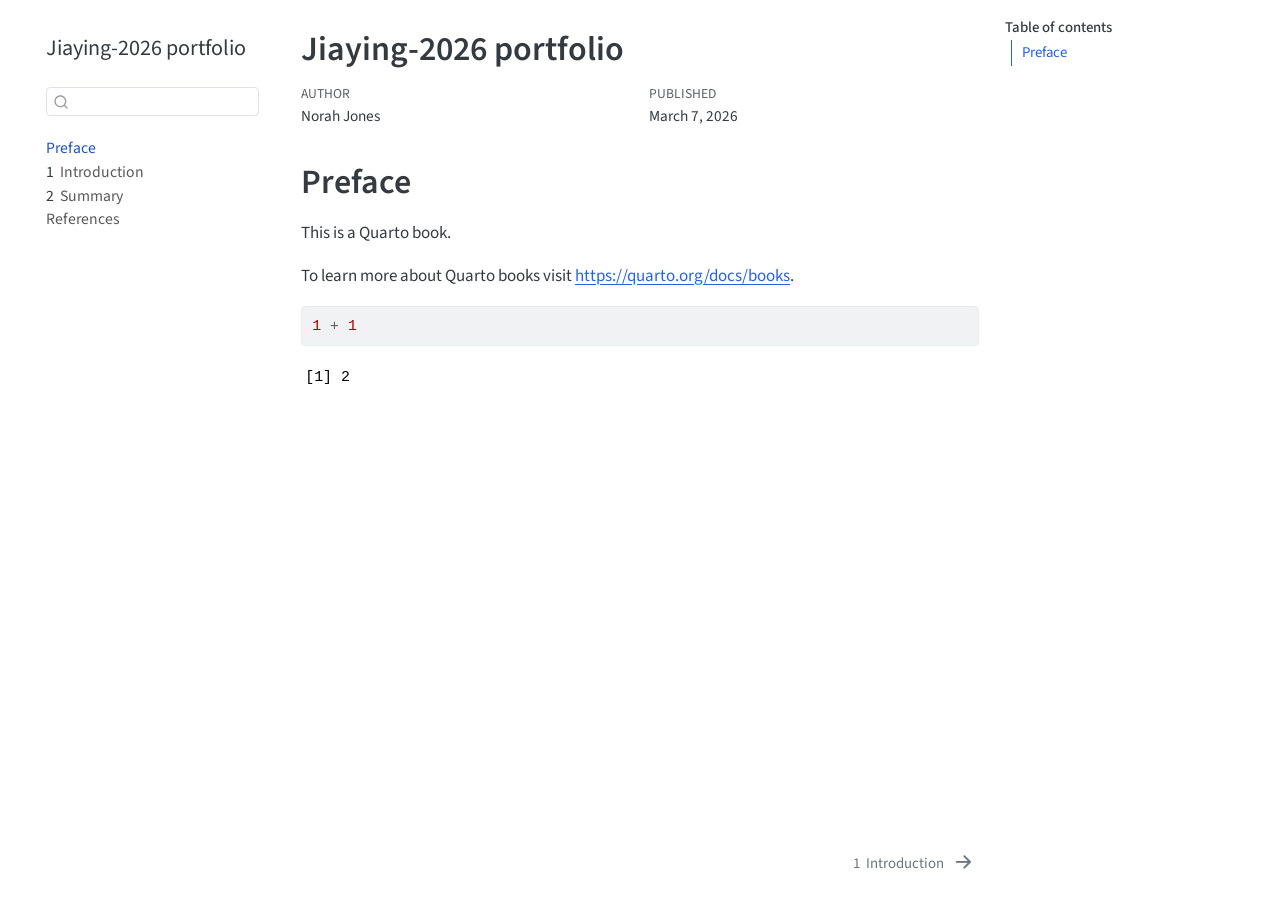
==== docs/index.html @ ca121f52 "doc deploy" ====
<!DOCTYPE html>
<html xmlns="http://www.w3.org/1999/xhtml" lang="en" xml:lang="en"><head>

<meta charset="utf-8">
<meta name="generator" content="quarto-1.4.553">

<meta name="viewport" content="width=device-width, initial-scale=1.0, user-scalable=yes">

<meta name="author" content="Norah Jones">
<meta name="dcterms.date" content="2026-03-07">

<title>Jiaying-2026 portfolio</title>
<style>
code{white-space: pre-wrap;}
span.smallcaps{font-variant: small-caps;}
div.columns{display: flex; gap: min(4vw, 1.5em);}
div.column{flex: auto; overflow-x: auto;}
div.hanging-indent{margin-left: 1.5em; text-indent: -1.5em;}
ul.task-list{list-style: none;}
ul.task-list li input[type="checkbox"] {
  width: 0.8em;
  margin: 0 0.8em 0.2em -1em; /* quarto-specific, see https://github.com/quarto-dev/quarto-cli/issues/4556 */ 
  vertical-align: middle;
}
/* CSS for syntax highlighting */
pre > code.sourceCode { white-space: pre; position: relative; }
pre > code.sourceCode > span { line-height: 1.25; }
pre > code.sourceCode > span:empty { height: 1.2em; }
.sourceCode { overflow: visible; }
code.sourceCode > span { color: inherit; text-decoration: inherit; }
div.sourceCode { margin: 1em 0; }
pre.sourceCode { margin: 0; }
@media screen {
div.sourceCode { overflow: auto; }
}
@media print {
pre > code.sourceCode { white-space: pre-wrap; }
pre > code.sourceCode > span { text-indent: -5em; padding-left: 5em; }
}
pre.numberSource code
  { counter-reset: source-line 0; }
pre.numberSource code > span
  { position: relative; left: -4em; counter-increment: source-line; }
pre.numberSource code > span > a:first-child::before
  { content: counter(source-line);
    position: relative; left: -1em; text-align: right; vertical-align: baseline;
    border: none; display: inline-block;
    -webkit-touch-callout: none; -webkit-user-select: none;
    -khtml-user-select: none; -moz-user-select: none;
    -ms-user-select: none; user-select: none;
    padding: 0 4px; width: 4em;
  }
pre.numberSource { margin-left: 3em;  padding-left: 4px; }
div.sourceCode
  {   }
@media screen {
pre > code.sourceCode > span > a:first-child::before { text-decoration: underline; }
}
</style>


<script src="site_libs/quarto-nav/quarto-nav.js"></script>
<script src="site_libs/quarto-nav/headroom.min.js"></script>
<script src="site_libs/clipboard/clipboard.min.js"></script>
<script src="site_libs/quarto-search/autocomplete.umd.js"></script>
<script src="site_libs/quarto-search/fuse.min.js"></script>
<script src="site_libs/quarto-search/quarto-search.js"></script>
<meta name="quarto:offset" content="./">
<link href="./intro.html" rel="next">
<script src="site_libs/quarto-html/quarto.js"></script>
<script src="site_libs/quarto-html/popper.min.js"></script>
<script src="site_libs/quarto-html/tippy.umd.min.js"></script>
<script src="site_libs/quarto-html/anchor.min.js"></script>
<link href="site_libs/quarto-html/tippy.css" rel="stylesheet">
<link href="site_libs/quarto-html/quarto-syntax-highlighting.css" rel="stylesheet" id="quarto-text-highlighting-styles">
<script src="site_libs/bootstrap/bootstrap.min.js"></script>
<link href="site_libs/bootstrap/bootstrap-icons.css" rel="stylesheet">
<link href="site_libs/bootstrap/bootstrap.min.css" rel="stylesheet" id="quarto-bootstrap" data-mode="light">
<script id="quarto-search-options" type="application/json">{
  "location": "sidebar",
  "copy-button": false,
  "collapse-after": 3,
  "panel-placement": "start",
  "type": "textbox",
  "limit": 50,
  "keyboard-shortcut": [
    "f",
    "/",
    "s"
  ],
  "show-item-context": false,
  "language": {
    "search-no-results-text": "No results",
    "search-matching-documents-text": "matching documents",
    "search-copy-link-title": "Copy link to search",
    "search-hide-matches-text": "Hide additional matches",
    "search-more-match-text": "more match in this document",
    "search-more-matches-text": "more matches in this document",
    "search-clear-button-title": "Clear",
    "search-text-placeholder": "",
    "search-detached-cancel-button-title": "Cancel",
    "search-submit-button-title": "Submit",
    "search-label": "Search"
  }
}</script>


</head>

<body class="nav-sidebar floating">

<div id="quarto-search-results"></div>
  <header id="quarto-header" class="headroom fixed-top">
  <nav class="quarto-secondary-nav">
    <div class="container-fluid d-flex">
      <button type="button" class="quarto-btn-toggle btn" data-bs-toggle="collapse" data-bs-target=".quarto-sidebar-collapse-item" aria-controls="quarto-sidebar" aria-expanded="false" aria-label="Toggle sidebar navigation" onclick="if (window.quartoToggleHeadroom) { window.quartoToggleHeadroom(); }">
        <i class="bi bi-layout-text-sidebar-reverse"></i>
      </button>
        <nav class="quarto-page-breadcrumbs" aria-label="breadcrumb"><ol class="breadcrumb"><li class="breadcrumb-item"><a href="./index.html">Preface</a></li></ol></nav>
        <a class="flex-grow-1" role="button" data-bs-toggle="collapse" data-bs-target=".quarto-sidebar-collapse-item" aria-controls="quarto-sidebar" aria-expanded="false" aria-label="Toggle sidebar navigation" onclick="if (window.quartoToggleHeadroom) { window.quartoToggleHeadroom(); }">      
        </a>
      <button type="button" class="btn quarto-search-button" aria-label="" onclick="window.quartoOpenSearch();">
        <i class="bi bi-search"></i>
      </button>
    </div>
  </nav>
</header>
<!-- content -->
<div id="quarto-content" class="quarto-container page-columns page-rows-contents page-layout-article">
<!-- sidebar -->
  <nav id="quarto-sidebar" class="sidebar collapse collapse-horizontal quarto-sidebar-collapse-item sidebar-navigation floating overflow-auto">
    <div class="pt-lg-2 mt-2 text-left sidebar-header">
    <div class="sidebar-title mb-0 py-0">
      <a href="./">Jiaying-2026 portfolio</a> 
    </div>
      </div>
        <div class="mt-2 flex-shrink-0 align-items-center">
        <div class="sidebar-search">
        <div id="quarto-search" class="" title="Search"></div>
        </div>
        </div>
    <div class="sidebar-menu-container"> 
    <ul class="list-unstyled mt-1">
        <li class="sidebar-item">
  <div class="sidebar-item-container"> 
  <a href="./index.html" class="sidebar-item-text sidebar-link active">
 <span class="menu-text">Preface</span></a>
  </div>
</li>
        <li class="sidebar-item">
  <div class="sidebar-item-container"> 
  <a href="./intro.html" class="sidebar-item-text sidebar-link">
 <span class="menu-text"><span class="chapter-number">1</span>&nbsp; <span class="chapter-title">Introduction</span></span></a>
  </div>
</li>
        <li class="sidebar-item">
  <div class="sidebar-item-container"> 
  <a href="./summary.html" class="sidebar-item-text sidebar-link">
 <span class="menu-text"><span class="chapter-number">2</span>&nbsp; <span class="chapter-title">Summary</span></span></a>
  </div>
</li>
        <li class="sidebar-item">
  <div class="sidebar-item-container"> 
  <a href="./references.html" class="sidebar-item-text sidebar-link">
 <span class="menu-text">References</span></a>
  </div>
</li>
    </ul>
    </div>
</nav>
<div id="quarto-sidebar-glass" class="quarto-sidebar-collapse-item" data-bs-toggle="collapse" data-bs-target=".quarto-sidebar-collapse-item"></div>
<!-- margin-sidebar -->
    <div id="quarto-margin-sidebar" class="sidebar margin-sidebar">
        <nav id="TOC" role="doc-toc" class="toc-active">
    <h2 id="toc-title">Table of contents</h2>
   
  <ul>
  <li><a href="#preface" id="toc-preface" class="nav-link active" data-scroll-target="#preface">Preface</a></li>
  </ul>
</nav>
    </div>
<!-- main -->
<main class="content" id="quarto-document-content">

<header id="title-block-header" class="quarto-title-block default">
<div class="quarto-title">
<h1 class="title">Jiaying-2026 portfolio</h1>
</div>



<div class="quarto-title-meta">

    <div>
    <div class="quarto-title-meta-heading">Author</div>
    <div class="quarto-title-meta-contents">
             <p>Norah Jones </p>
          </div>
  </div>
    
    <div>
    <div class="quarto-title-meta-heading">Published</div>
    <div class="quarto-title-meta-contents">
      <p class="date">March 7, 2026</p>
    </div>
  </div>
  
    
  </div>
  


</header>


<section id="preface" class="level1 unnumbered">
<h1 class="unnumbered">Preface</h1>
<p>This is a Quarto book.</p>
<p>To learn more about Quarto books visit <a href="https://quarto.org/docs/books" class="uri">https://quarto.org/docs/books</a>.</p>
<div class="cell">
<div class="sourceCode cell-code" id="cb1"><pre class="sourceCode r code-with-copy"><code class="sourceCode r"><span id="cb1-1"><a href="#cb1-1" aria-hidden="true" tabindex="-1"></a><span class="dv">1</span> <span class="sc">+</span> <span class="dv">1</span></span></code><button title="Copy to Clipboard" class="code-copy-button"><i class="bi"></i></button></pre></div>
<div class="cell-output cell-output-stdout">
<pre><code>[1] 2</code></pre>
</div>
</div>


</section>

</main> <!-- /main -->
<script id="quarto-html-after-body" type="application/javascript">
window.document.addEventListener("DOMContentLoaded", function (event) {
  const toggleBodyColorMode = (bsSheetEl) => {
    const mode = bsSheetEl.getAttribute("data-mode");
    const bodyEl = window.document.querySelector("body");
    if (mode === "dark") {
      bodyEl.classList.add("quarto-dark");
      bodyEl.classList.remove("quarto-light");
    } else {
      bodyEl.classList.add("quarto-light");
      bodyEl.classList.remove("quarto-dark");
    }
  }
  const toggleBodyColorPrimary = () => {
    const bsSheetEl = window.document.querySelector("link#quarto-bootstrap");
    if (bsSheetEl) {
      toggleBodyColorMode(bsSheetEl);
    }
  }
  toggleBodyColorPrimary();  
  const icon = "";
  const anchorJS = new window.AnchorJS();
  anchorJS.options = {
    placement: 'right',
    icon: icon
  };
  anchorJS.add('.anchored');
  const isCodeAnnotation = (el) => {
    for (const clz of el.classList) {
      if (clz.startsWith('code-annotation-')) {                     
        return true;
      }
    }
    return false;
  }
  const clipboard = new window.ClipboardJS('.code-copy-button', {
    text: function(trigger) {
      const codeEl = trigger.previousElementSibling.cloneNode(true);
      for (const childEl of codeEl.children) {
        if (isCodeAnnotation(childEl)) {
          childEl.remove();
        }
      }
      return codeEl.innerText;
    }
  });
  clipboard.on('success', function(e) {
    // button target
    const button = e.trigger;
    // don't keep focus
    button.blur();
    // flash "checked"
    button.classList.add('code-copy-button-checked');
    var currentTitle = button.getAttribute("title");
    button.setAttribute("title", "Copied!");
    let tooltip;
    if (window.bootstrap) {
      button.setAttribute("data-bs-toggle", "tooltip");
      button.setAttribute("data-bs-placement", "left");
      button.setAttribute("data-bs-title", "Copied!");
      tooltip = new bootstrap.Tooltip(button, 
        { trigger: "manual", 
          customClass: "code-copy-button-tooltip",
          offset: [0, -8]});
      tooltip.show();    
    }
    setTimeout(function() {
      if (tooltip) {
        tooltip.hide();
        button.removeAttribute("data-bs-title");
        button.removeAttribute("data-bs-toggle");
        button.removeAttribute("data-bs-placement");
      }
      button.setAttribute("title", currentTitle);
      button.classList.remove('code-copy-button-checked');
    }, 1000);
    // clear code selection
    e.clearSelection();
  });
    var localhostRegex = new RegExp(/^(?:http|https):\/\/localhost\:?[0-9]*\//);
    var mailtoRegex = new RegExp(/^mailto:/);
      var filterRegex = new RegExp('/' + window.location.host + '/');
    var isInternal = (href) => {
        return filterRegex.test(href) || localhostRegex.test(href) || mailtoRegex.test(href);
    }
    // Inspect non-navigation links and adorn them if external
 	var links = window.document.querySelectorAll('a[href]:not(.nav-link):not(.navbar-brand):not(.toc-action):not(.sidebar-link):not(.sidebar-item-toggle):not(.pagination-link):not(.no-external):not([aria-hidden]):not(.dropdown-item):not(.quarto-navigation-tool)');
    for (var i=0; i<links.length; i++) {
      const link = links[i];
      if (!isInternal(link.href)) {
        // undo the damage that might have been done by quarto-nav.js in the case of
        // links that we want to consider external
        if (link.dataset.originalHref !== undefined) {
          link.href = link.dataset.originalHref;
        }
      }
    }
  function tippyHover(el, contentFn, onTriggerFn, onUntriggerFn) {
    const config = {
      allowHTML: true,
      maxWidth: 500,
      delay: 100,
      arrow: false,
      appendTo: function(el) {
          return el.parentElement;
      },
      interactive: true,
      interactiveBorder: 10,
      theme: 'quarto',
      placement: 'bottom-start',
    };
    if (contentFn) {
      config.content = contentFn;
    }
    if (onTriggerFn) {
      config.onTrigger = onTriggerFn;
    }
    if (onUntriggerFn) {
      config.onUntrigger = onUntriggerFn;
    }
    window.tippy(el, config); 
  }
  const noterefs = window.document.querySelectorAll('a[role="doc-noteref"]');
  for (var i=0; i<noterefs.length; i++) {
    const ref = noterefs[i];
    tippyHover(ref, function() {
      // use id or data attribute instead here
      let href = ref.getAttribute('data-footnote-href') || ref.getAttribute('href');
      try { href = new URL(href).hash; } catch {}
      const id = href.replace(/^#\/?/, "");
      const note = window.document.getElementById(id);
      if (note) {
        return note.innerHTML;
      } else {
        return "";
      }
    });
  }
  const xrefs = window.document.querySelectorAll('a.quarto-xref');
  const processXRef = (id, note) => {
    // Strip column container classes
    const stripColumnClz = (el) => {
      el.classList.remove("page-full", "page-columns");
      if (el.children) {
        for (const child of el.children) {
          stripColumnClz(child);
        }
      }
    }
    stripColumnClz(note)
    if (id === null || id.startsWith('sec-')) {
      // Special case sections, only their first couple elements
      const container = document.createElement("div");
      if (note.children && note.children.length > 2) {
        container.appendChild(note.children[0].cloneNode(true));
        for (let i = 1; i < note.children.length; i++) {
          const child = note.children[i];
          if (child.tagName === "P" && child.innerText === "") {
            continue;
          } else {
            container.appendChild(child.cloneNode(true));
            break;
          }
        }
        if (window.Quarto?.typesetMath) {
          window.Quarto.typesetMath(container);
        }
        return container.innerHTML
      } else {
        if (window.Quarto?.typesetMath) {
          window.Quarto.typesetMath(note);
        }
        return note.innerHTML;
      }
    } else {
      // Remove any anchor links if they are present
      const anchorLink = note.querySelector('a.anchorjs-link');
      if (anchorLink) {
        anchorLink.remove();
      }
      if (window.Quarto?.typesetMath) {
        window.Quarto.typesetMath(note);
      }
      // TODO in 1.5, we should make sure this works without a callout special case
      if (note.classList.contains("callout")) {
        return note.outerHTML;
      } else {
        return note.innerHTML;
      }
    }
  }
  for (var i=0; i<xrefs.length; i++) {
    const xref = xrefs[i];
    tippyHover(xref, undefined, function(instance) {
      instance.disable();
      let url = xref.getAttribute('href');
      let hash = undefined; 
      if (url.startsWith('#')) {
        hash = url;
      } else {
        try { hash = new URL(url).hash; } catch {}
      }
      if (hash) {
        const id = hash.replace(/^#\/?/, "");
        const note = window.document.getElementById(id);
        if (note !== null) {
          try {
            const html = processXRef(id, note.cloneNode(true));
            instance.setContent(html);
          } finally {
            instance.enable();
            instance.show();
          }
        } else {
          // See if we can fetch this
          fetch(url.split('#')[0])
          .then(res => res.text())
          .then(html => {
            const parser = new DOMParser();
            const htmlDoc = parser.parseFromString(html, "text/html");
            const note = htmlDoc.getElementById(id);
            if (note !== null) {
              const html = processXRef(id, note);
              instance.setContent(html);
            } 
          }).finally(() => {
            instance.enable();
            instance.show();
          });
        }
      } else {
        // See if we can fetch a full url (with no hash to target)
        // This is a special case and we should probably do some content thinning / targeting
        fetch(url)
        .then(res => res.text())
        .then(html => {
          const parser = new DOMParser();
          const htmlDoc = parser.parseFromString(html, "text/html");
          const note = htmlDoc.querySelector('main.content');
          if (note !== null) {
            // This should only happen for chapter cross references
            // (since there is no id in the URL)
            // remove the first header
            if (note.children.length > 0 && note.children[0].tagName === "HEADER") {
              note.children[0].remove();
            }
            const html = processXRef(null, note);
            instance.setContent(html);
          } 
        }).finally(() => {
          instance.enable();
          instance.show();
        });
      }
    }, function(instance) {
    });
  }
      let selectedAnnoteEl;
      const selectorForAnnotation = ( cell, annotation) => {
        let cellAttr = 'data-code-cell="' + cell + '"';
        let lineAttr = 'data-code-annotation="' +  annotation + '"';
        const selector = 'span[' + cellAttr + '][' + lineAttr + ']';
        return selector;
      }
      const selectCodeLines = (annoteEl) => {
        const doc = window.document;
        const targetCell = annoteEl.getAttribute("data-target-cell");
        const targetAnnotation = annoteEl.getAttribute("data-target-annotation");
        const annoteSpan = window.document.querySelector(selectorForAnnotation(targetCell, targetAnnotation));
        const lines = annoteSpan.getAttribute("data-code-lines").split(",");
        const lineIds = lines.map((line) => {
          return targetCell + "-" + line;
        })
        let top = null;
        let height = null;
        let parent = null;
        if (lineIds.length > 0) {
            //compute the position of the single el (top and bottom and make a div)
            const el = window.document.getElementById(lineIds[0]);
            top = el.offsetTop;
            height = el.offsetHeight;
            parent = el.parentElement.parentElement;
          if (lineIds.length > 1) {
            const lastEl = window.document.getElementById(lineIds[lineIds.length - 1]);
            const bottom = lastEl.offsetTop + lastEl.offsetHeight;
            height = bottom - top;
          }
          if (top !== null && height !== null && parent !== null) {
            // cook up a div (if necessary) and position it 
            let div = window.document.getElementById("code-annotation-line-highlight");
            if (div === null) {
              div = window.document.createElement("div");
              div.setAttribute("id", "code-annotation-line-highlight");
              div.style.position = 'absolute';
              parent.appendChild(div);
            }
            div.style.top = top - 2 + "px";
            div.style.height = height + 4 + "px";
            div.style.left = 0;
            let gutterDiv = window.document.getElementById("code-annotation-line-highlight-gutter");
            if (gutterDiv === null) {
              gutterDiv = window.document.createElement("div");
              gutterDiv.setAttribute("id", "code-annotation-line-highlight-gutter");
              gutterDiv.style.position = 'absolute';
              const codeCell = window.document.getElementById(targetCell);
              const gutter = codeCell.querySelector('.code-annotation-gutter');
              gutter.appendChild(gutterDiv);
            }
            gutterDiv.style.top = top - 2 + "px";
            gutterDiv.style.height = height + 4 + "px";
          }
          selectedAnnoteEl = annoteEl;
        }
      };
      const unselectCodeLines = () => {
        const elementsIds = ["code-annotation-line-highlight", "code-annotation-line-highlight-gutter"];
        elementsIds.forEach((elId) => {
          const div = window.document.getElementById(elId);
          if (div) {
            div.remove();
          }
        });
        selectedAnnoteEl = undefined;
      };
        // Handle positioning of the toggle
    window.addEventListener(
      "resize",
      throttle(() => {
        elRect = undefined;
        if (selectedAnnoteEl) {
          selectCodeLines(selectedAnnoteEl);
        }
      }, 10)
    );
    function throttle(fn, ms) {
    let throttle = false;
    let timer;
      return (...args) => {
        if(!throttle) { // first call gets through
            fn.apply(this, args);
            throttle = true;
        } else { // all the others get throttled
            if(timer) clearTimeout(timer); // cancel #2
            timer = setTimeout(() => {
              fn.apply(this, args);
              timer = throttle = false;
            }, ms);
        }
      };
    }
      // Attach click handler to the DT
      const annoteDls = window.document.querySelectorAll('dt[data-target-cell]');
      for (const annoteDlNode of annoteDls) {
        annoteDlNode.addEventListener('click', (event) => {
          const clickedEl = event.target;
          if (clickedEl !== selectedAnnoteEl) {
            unselectCodeLines();
            const activeEl = window.document.querySelector('dt[data-target-cell].code-annotation-active');
            if (activeEl) {
              activeEl.classList.remove('code-annotation-active');
            }
            selectCodeLines(clickedEl);
            clickedEl.classList.add('code-annotation-active');
          } else {
            // Unselect the line
            unselectCodeLines();
            clickedEl.classList.remove('code-annotation-active');
          }
        });
      }
  const findCites = (el) => {
    const parentEl = el.parentElement;
    if (parentEl) {
      const cites = parentEl.dataset.cites;
      if (cites) {
        return {
          el,
          cites: cites.split(' ')
        };
      } else {
        return findCites(el.parentElement)
      }
    } else {
      return undefined;
    }
  };
  var bibliorefs = window.document.querySelectorAll('a[role="doc-biblioref"]');
  for (var i=0; i<bibliorefs.length; i++) {
    const ref = bibliorefs[i];
    const citeInfo = findCites(ref);
    if (citeInfo) {
      tippyHover(citeInfo.el, function() {
        var popup = window.document.createElement('div');
        citeInfo.cites.forEach(function(cite) {
          var citeDiv = window.document.createElement('div');
          citeDiv.classList.add('hanging-indent');
          citeDiv.classList.add('csl-entry');
          var biblioDiv = window.document.getElementById('ref-' + cite);
          if (biblioDiv) {
            citeDiv.innerHTML = biblioDiv.innerHTML;
          }
          popup.appendChild(citeDiv);
        });
        return popup.innerHTML;
      });
    }
  }
});
</script>
<nav class="page-navigation">
  <div class="nav-page nav-page-previous">
  </div>
  <div class="nav-page nav-page-next">
      <a href="./intro.html" class="pagination-link" aria-label="Introduction">
        <span class="nav-page-text"><span class="chapter-number">1</span>&nbsp; <span class="chapter-title">Introduction</span></span> <i class="bi bi-arrow-right-short"></i>
      </a>
  </div>
</nav>
</div> <!-- /content -->




</body></html>
---- docs/site_libs/quarto-html/tippy.css ----
.tippy-box[data-animation=fade][data-state=hidden]{opacity:0}[data-tippy-root]{max-width:calc(100vw - 10px)}.tippy-box{position:relative;background-color:#333;color:#fff;border-radius:4px;font-size:14px;line-height:1.4;white-space:normal;outline:0;transition-property:transform,visibility,opacity}.tippy-box[data-placement^=top]>.tippy-arrow{bottom:0}.tippy-box[data-placement^=top]>.tippy-arrow:before{bottom:-7px;left:0;border-width:8px 8px 0;border-top-color:initial;transform-origin:center top}.tippy-box[data-placement^=bottom]>.tippy-arrow{top:0}.tippy-box[data-placement^=bottom]>.tippy-arrow:before{top:-7px;left:0;border-width:0 8px 8px;border-bottom-color:initial;transform-origin:center bottom}.tippy-box[data-placement^=left]>.tippy-arrow{right:0}.tippy-box[data-placement^=left]>.tippy-arrow:before{border-width:8px 0 8px 8px;border-left-color:initial;right:-7px;transform-origin:center left}.tippy-box[data-placement^=right]>.tippy-arrow{left:0}.tippy-box[data-placement^=right]>.tippy-arrow:before{left:-7px;border-width:8px 8px 8px 0;border-right-color:initial;transform-origin:center right}.tippy-box[data-inertia][data-state=visible]{transition-timing-function:cubic-bezier(.54,1.5,.38,1.11)}.tippy-arrow{width:16px;height:16px;color:#333}.tippy-arrow:before{content:"";position:absolute;border-color:transparent;border-style:solid}.tippy-content{position:relative;padding:5px 9px;z-index:1}
---- docs/site_libs/quarto-html/quarto-syntax-highlighting.css ----
/* quarto syntax highlight colors */
:root {
  --quarto-hl-ot-color: #003B4F;
  --quarto-hl-at-color: #657422;
  --quarto-hl-ss-color: #20794D;
  --quarto-hl-an-color: #5E5E5E;
  --quarto-hl-fu-color: #4758AB;
  --quarto-hl-st-color: #20794D;
  --quarto-hl-cf-color: #003B4F;
  --quarto-hl-op-color: #5E5E5E;
  --quarto-hl-er-color: #AD0000;
  --quarto-hl-bn-color: #AD0000;
  --quarto-hl-al-color: #AD0000;
  --quarto-hl-va-color: #111111;
  --quarto-hl-bu-color: inherit;
  --quarto-hl-ex-color: inherit;
  --quarto-hl-pp-color: #AD0000;
  --quarto-hl-in-color: #5E5E5E;
  --quarto-hl-vs-color: #20794D;
  --quarto-hl-wa-color: #5E5E5E;
  --quarto-hl-do-color: #5E5E5E;
  --quarto-hl-im-color: #00769E;
  --quarto-hl-ch-color: #20794D;
  --quarto-hl-dt-color: #AD0000;
  --quarto-hl-fl-color: #AD0000;
  --quarto-hl-co-color: #5E5E5E;
  --quarto-hl-cv-color: #5E5E5E;
  --quarto-hl-cn-color: #8f5902;
  --quarto-hl-sc-color: #5E5E5E;
  --quarto-hl-dv-color: #AD0000;
  --quarto-hl-kw-color: #003B4F;
}

/* other quarto variables */
:root {
  --quarto-font-monospace: SFMono-Regular, Menlo, Monaco, Consolas, "Liberation Mono", "Courier New", monospace;
}

pre > code.sourceCode > span {
  color: #003B4F;
}

code span {
  color: #003B4F;
}

code.sourceCode > span {
  color: #003B4F;
}

div.sourceCode,
div.sourceCode pre.sourceCode {
  color: #003B4F;
}

code span.ot {
  color: #003B4F;
  font-style: inherit;
}

code span.at {
  color: #657422;
  font-style: inherit;
}

code span.ss {
  color: #20794D;
  font-style: inherit;
}

code span.an {
  color: #5E5E5E;
  font-style: inherit;
}

code span.fu {
  color: #4758AB;
  font-style: inherit;
}

code span.st {
  color: #20794D;
  font-style: inherit;
}

code span.cf {
  color: #003B4F;
  font-style: inherit;
}

code span.op {
  color: #5E5E5E;
  font-style: inherit;
}

code span.er {
  color: #AD0000;
  font-style: inherit;
}

code span.bn {
  color: #AD0000;
  font-style: inherit;
}

code span.al {
  color: #AD0000;
  font-style: inherit;
}

code span.va {
  color: #111111;
  font-style: inherit;
}

code span.bu {
  font-style: inherit;
}

code span.ex {
  font-style: inherit;
}

code span.pp {
  color: #AD0000;
  font-style: inherit;
}

code span.in {
  color: #5E5E5E;
  font-style: inherit;
}

code span.vs {
  color: #20794D;
  font-style: inherit;
}

code span.wa {
  color: #5E5E5E;
  font-style: italic;
}

code span.do {
  color: #5E5E5E;
  font-style: italic;
}

code span.im {
  color: #00769E;
  font-style: inherit;
}

code span.ch {
  color: #20794D;
  font-style: inherit;
}

code span.dt {
  color: #AD0000;
  font-style: inherit;
}

code span.fl {
  color: #AD0000;
  font-style: inherit;
}

code span.co {
  color: #5E5E5E;
  font-style: inherit;
}

code span.cv {
  color: #5E5E5E;
  font-style: italic;
}

code span.cn {
  color: #8f5902;
  font-style: inherit;
}

code span.sc {
  color: #5E5E5E;
  font-style: inherit;
}

code span.dv {
  color: #AD0000;
  font-style: inherit;
}

code span.kw {
  color: #003B4F;
  font-style: inherit;
}

.prevent-inlining {
  content: "</";
}

/*# sourceMappingURL=debc5d5d77c3f9108843748ff7464032.css.map */
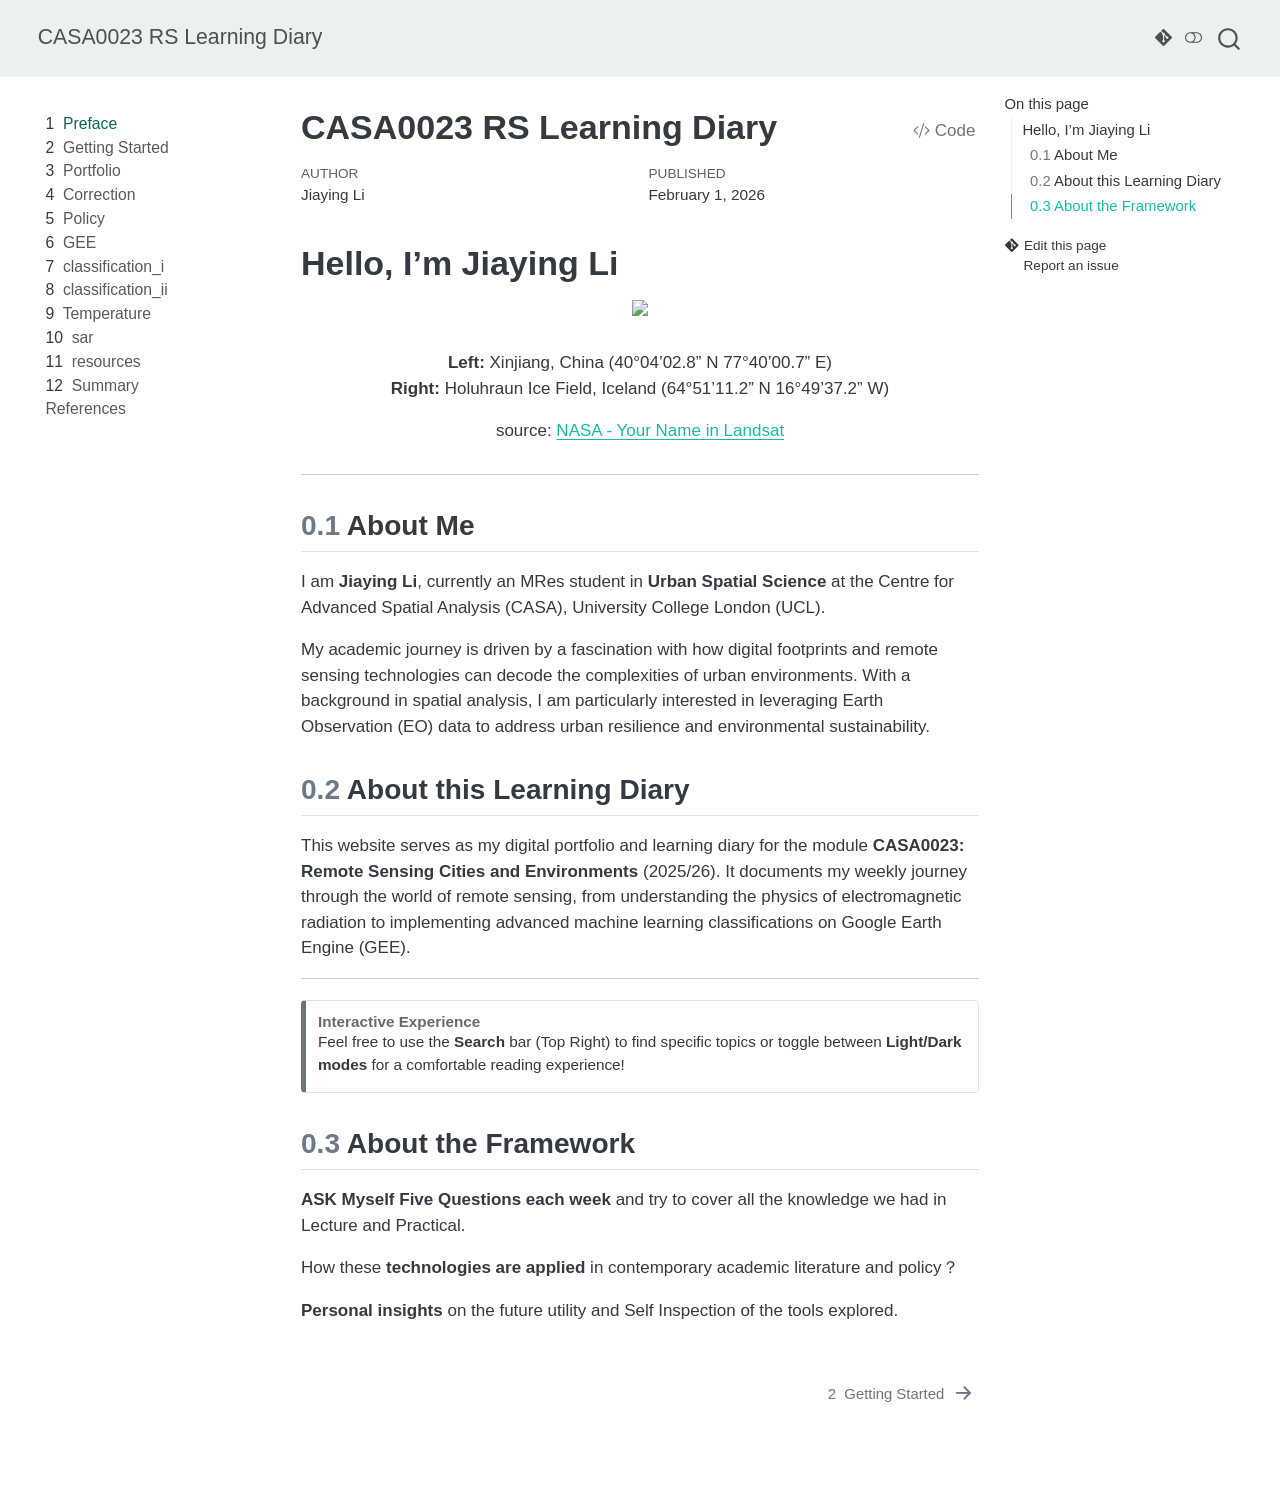
==== commit 76a5c8f2: "1" ====
--- a/docs/index.html
+++ b/docs/index.html
@@ -6,10 +6,10 @@
 
 <meta name="viewport" content="width=device-width, initial-scale=1.0, user-scalable=yes">
 
-<meta name="author" content="Norah Jones">
-<meta name="dcterms.date" content="2026-03-07">
-
-<title>Jiaying-2026 portfolio</title>
+<meta name="author" content="Jiaying Li">
+<meta name="dcterms.date" content="2026-02-01">
+
+<title>CASA0023 RS Learning Diary</title>
 <style>
 code{white-space: pre-wrap;}
 span.smallcaps{font-variant: small-caps;}
@@ -67,21 +67,24 @@
 <script src="site_libs/quarto-search/quarto-search.js"></script>
 <meta name="quarto:offset" content="./">
 <link href="./intro.html" rel="next">
+<link href="./images/LI.png" rel="icon" type="image/png">
 <script src="site_libs/quarto-html/quarto.js"></script>
 <script src="site_libs/quarto-html/popper.min.js"></script>
 <script src="site_libs/quarto-html/tippy.umd.min.js"></script>
 <script src="site_libs/quarto-html/anchor.min.js"></script>
 <link href="site_libs/quarto-html/tippy.css" rel="stylesheet">
-<link href="site_libs/quarto-html/quarto-syntax-highlighting.css" rel="stylesheet" id="quarto-text-highlighting-styles">
+<link href="site_libs/quarto-html/quarto-syntax-highlighting.css" rel="stylesheet" class="quarto-color-scheme" id="quarto-text-highlighting-styles">
+<link href="site_libs/quarto-html/quarto-syntax-highlighting-dark.css" rel="prefetch" class="quarto-color-scheme quarto-color-alternate" id="quarto-text-highlighting-styles">
 <script src="site_libs/bootstrap/bootstrap.min.js"></script>
 <link href="site_libs/bootstrap/bootstrap-icons.css" rel="stylesheet">
-<link href="site_libs/bootstrap/bootstrap.min.css" rel="stylesheet" id="quarto-bootstrap" data-mode="light">
+<link href="site_libs/bootstrap/bootstrap.min.css" rel="stylesheet" class="quarto-color-scheme" id="quarto-bootstrap" data-mode="light">
+<link href="site_libs/bootstrap/bootstrap-dark.min.css" rel="prefetch" class="quarto-color-scheme quarto-color-alternate" id="quarto-bootstrap" data-mode="dark">
 <script id="quarto-search-options" type="application/json">{
-  "location": "sidebar",
+  "location": "navbar",
   "copy-button": false,
   "collapse-after": 3,
-  "panel-placement": "start",
-  "type": "textbox",
+  "panel-placement": "end",
+  "type": "overlay",
   "limit": 50,
   "keyboard-shortcut": [
     "f",
@@ -103,60 +106,119 @@
     "search-label": "Search"
   }
 }</script>
+<style>html{ scroll-behavior: smooth; }</style>
 
 
 </head>
 
-<body class="nav-sidebar floating">
+<body class="nav-sidebar floating nav-fixed">
 
 <div id="quarto-search-results"></div>
   <header id="quarto-header" class="headroom fixed-top">
+    <nav class="navbar navbar-expand-lg " data-bs-theme="dark">
+      <div class="navbar-container container-fluid">
+      <div class="navbar-brand-container mx-auto">
+    <a href="./index.html" class="navbar-brand navbar-brand-logo">
+    <img src="./images/LI.png" alt="" class="navbar-logo">
+    </a>
+    <a class="navbar-brand" href="./index.html">
+    <span class="navbar-title">CASA0023 RS Learning Diary</span>
+    </a>
+  </div>
+        <div class="quarto-navbar-tools tools-end">
+    <a href="https://jiaying-ice.github.io/Jiaying-2026-portfolio/" title="Source Code" class="quarto-navigation-tool px-1" aria-label="Source Code"><i class="bi bi-git"></i></a>
+  <a href="" class="quarto-color-scheme-toggle quarto-navigation-tool  px-1" onclick="window.quartoToggleColorScheme(); return false;" title="Toggle dark mode"><i class="bi"></i></a>
+</div>
+          <div id="quarto-search" class="" title="Search"></div>
+      </div> <!-- /container-fluid -->
+    </nav>
   <nav class="quarto-secondary-nav">
     <div class="container-fluid d-flex">
       <button type="button" class="quarto-btn-toggle btn" data-bs-toggle="collapse" data-bs-target=".quarto-sidebar-collapse-item" aria-controls="quarto-sidebar" aria-expanded="false" aria-label="Toggle sidebar navigation" onclick="if (window.quartoToggleHeadroom) { window.quartoToggleHeadroom(); }">
         <i class="bi bi-layout-text-sidebar-reverse"></i>
       </button>
-        <nav class="quarto-page-breadcrumbs" aria-label="breadcrumb"><ol class="breadcrumb"><li class="breadcrumb-item"><a href="./index.html">Preface</a></li></ol></nav>
+        <nav class="quarto-page-breadcrumbs" aria-label="breadcrumb"><ol class="breadcrumb"><li class="breadcrumb-item"><a href="./index.html"><span class="chapter-number">1</span>&nbsp; <span class="chapter-title">Preface</span></a></li></ol></nav>
         <a class="flex-grow-1" role="button" data-bs-toggle="collapse" data-bs-target=".quarto-sidebar-collapse-item" aria-controls="quarto-sidebar" aria-expanded="false" aria-label="Toggle sidebar navigation" onclick="if (window.quartoToggleHeadroom) { window.quartoToggleHeadroom(); }">      
         </a>
-      <button type="button" class="btn quarto-search-button" aria-label="" onclick="window.quartoOpenSearch();">
-        <i class="bi bi-search"></i>
-      </button>
     </div>
   </nav>
 </header>
 <!-- content -->
-<div id="quarto-content" class="quarto-container page-columns page-rows-contents page-layout-article">
+<div id="quarto-content" class="quarto-container page-columns page-rows-contents page-layout-article page-navbar">
 <!-- sidebar -->
   <nav id="quarto-sidebar" class="sidebar collapse collapse-horizontal quarto-sidebar-collapse-item sidebar-navigation floating overflow-auto">
-    <div class="pt-lg-2 mt-2 text-left sidebar-header">
-    <div class="sidebar-title mb-0 py-0">
-      <a href="./">Jiaying-2026 portfolio</a> 
-    </div>
-      </div>
-        <div class="mt-2 flex-shrink-0 align-items-center">
-        <div class="sidebar-search">
-        <div id="quarto-search" class="" title="Search"></div>
-        </div>
-        </div>
     <div class="sidebar-menu-container"> 
     <ul class="list-unstyled mt-1">
         <li class="sidebar-item">
   <div class="sidebar-item-container"> 
   <a href="./index.html" class="sidebar-item-text sidebar-link active">
- <span class="menu-text">Preface</span></a>
+ <span class="menu-text"><span class="chapter-number">1</span>&nbsp; <span class="chapter-title">Preface</span></span></a>
   </div>
 </li>
         <li class="sidebar-item">
   <div class="sidebar-item-container"> 
   <a href="./intro.html" class="sidebar-item-text sidebar-link">
- <span class="menu-text"><span class="chapter-number">1</span>&nbsp; <span class="chapter-title">Introduction</span></span></a>
+ <span class="menu-text"><span class="chapter-number">2</span>&nbsp; <span class="chapter-title">Getting Started</span></span></a>
+  </div>
+</li>
+        <li class="sidebar-item">
+  <div class="sidebar-item-container"> 
+  <a href="./portfolio.html" class="sidebar-item-text sidebar-link">
+ <span class="menu-text"><span class="chapter-number">3</span>&nbsp; <span class="chapter-title">Portfolio</span></span></a>
+  </div>
+</li>
+        <li class="sidebar-item">
+  <div class="sidebar-item-container"> 
+  <a href="./corrections.html" class="sidebar-item-text sidebar-link">
+ <span class="menu-text"><span class="chapter-number">4</span>&nbsp; <span class="chapter-title">Correction</span></span></a>
+  </div>
+</li>
+        <li class="sidebar-item">
+  <div class="sidebar-item-container"> 
+  <a href="./policy.html" class="sidebar-item-text sidebar-link">
+ <span class="menu-text"><span class="chapter-number">5</span>&nbsp; <span class="chapter-title">Policy</span></span></a>
+  </div>
+</li>
+        <li class="sidebar-item">
+  <div class="sidebar-item-container"> 
+  <a href="./gee_i.html" class="sidebar-item-text sidebar-link">
+ <span class="menu-text"><span class="chapter-number">6</span>&nbsp; <span class="chapter-title">GEE</span></span></a>
+  </div>
+</li>
+        <li class="sidebar-item">
+  <div class="sidebar-item-container"> 
+  <a href="./classification_i.html" class="sidebar-item-text sidebar-link">
+ <span class="menu-text"><span class="chapter-number">7</span>&nbsp; <span class="chapter-title">classification_i</span></span></a>
+  </div>
+</li>
+        <li class="sidebar-item">
+  <div class="sidebar-item-container"> 
+  <a href="./classification_ii.html" class="sidebar-item-text sidebar-link">
+ <span class="menu-text"><span class="chapter-number">8</span>&nbsp; <span class="chapter-title">classification_ii</span></span></a>
+  </div>
+</li>
+        <li class="sidebar-item">
+  <div class="sidebar-item-container"> 
+  <a href="./temperature.html" class="sidebar-item-text sidebar-link">
+ <span class="menu-text"><span class="chapter-number">9</span>&nbsp; <span class="chapter-title">Temperature</span></span></a>
+  </div>
+</li>
+        <li class="sidebar-item">
+  <div class="sidebar-item-container"> 
+  <a href="./sar.html" class="sidebar-item-text sidebar-link">
+ <span class="menu-text"><span class="chapter-number">10</span>&nbsp; <span class="chapter-title">sar</span></span></a>
+  </div>
+</li>
+        <li class="sidebar-item">
+  <div class="sidebar-item-container"> 
+  <a href="./resources.html" class="sidebar-item-text sidebar-link">
+ <span class="menu-text"><span class="chapter-number">11</span>&nbsp; <span class="chapter-title">resources</span></span></a>
   </div>
 </li>
         <li class="sidebar-item">
   <div class="sidebar-item-container"> 
   <a href="./summary.html" class="sidebar-item-text sidebar-link">
- <span class="menu-text"><span class="chapter-number">2</span>&nbsp; <span class="chapter-title">Summary</span></span></a>
+ <span class="menu-text"><span class="chapter-number">12</span>&nbsp; <span class="chapter-title">Summary</span></span></a>
   </div>
 </li>
         <li class="sidebar-item">
@@ -172,19 +234,24 @@
 <!-- margin-sidebar -->
     <div id="quarto-margin-sidebar" class="sidebar margin-sidebar">
         <nav id="TOC" role="doc-toc" class="toc-active">
-    <h2 id="toc-title">Table of contents</h2>
+    <h2 id="toc-title">On this page</h2>
    
   <ul>
-  <li><a href="#preface" id="toc-preface" class="nav-link active" data-scroll-target="#preface">Preface</a></li>
+  <li><a href="#hello-im-jiaying-li" id="toc-hello-im-jiaying-li" class="nav-link active" data-scroll-target="#hello-im-jiaying-li">Hello, I’m Jiaying Li</a>
+  <ul class="collapse">
+  <li><a href="#about-me" id="toc-about-me" class="nav-link" data-scroll-target="#about-me"><span class="header-section-number">0.1</span> About Me</a></li>
+  <li><a href="#about-this-learning-diary" id="toc-about-this-learning-diary" class="nav-link" data-scroll-target="#about-this-learning-diary"><span class="header-section-number">0.2</span> About this Learning Diary</a></li>
+  <li><a href="#about-the-framework" id="toc-about-the-framework" class="nav-link" data-scroll-target="#about-the-framework"><span class="header-section-number">0.3</span> About the Framework</a></li>
+  </ul></li>
   </ul>
-</nav>
+<div class="toc-actions"><ul><li><a href="https://jiaying-ice.github.io/Jiaying-2026-portfolio/edit/master/index.qmd" class="toc-action"><i class="bi bi-git"></i>Edit this page</a></li><li><a href="https://jiaying-ice.github.io/Jiaying-2026-portfolio/issues/new" class="toc-action"><i class="bi empty"></i>Report an issue</a></li></ul></div></nav>
     </div>
 <!-- main -->
 <main class="content" id="quarto-document-content">
 
 <header id="title-block-header" class="quarto-title-block default">
 <div class="quarto-title">
-<h1 class="title">Jiaying-2026 portfolio</h1>
+<div class="quarto-title-block"><div><h1 class="title">CASA0023 RS Learning Diary</h1><button type="button" class="btn code-tools-button" id="quarto-code-tools-source"><i class="bi"></i> Code</button></div></div>
 </div>
 
 
@@ -194,14 +261,14 @@
     <div>
     <div class="quarto-title-meta-heading">Author</div>
     <div class="quarto-title-meta-contents">
-             <p>Norah Jones </p>
+             <p>Jiaying Li </p>
           </div>
   </div>
     
     <div>
     <div class="quarto-title-meta-heading">Published</div>
     <div class="quarto-title-meta-contents">
-      <p class="date">March 7, 2026</p>
+      <p class="date">February 1, 2026</p>
     </div>
   </div>
   
@@ -213,18 +280,54 @@
 </header>
 
 
-<section id="preface" class="level1 unnumbered">
-<h1 class="unnumbered">Preface</h1>
-<p>This is a Quarto book.</p>
-<p>To learn more about Quarto books visit <a href="https://quarto.org/docs/books" class="uri">https://quarto.org/docs/books</a>.</p>
-<div class="cell">
-<div class="sourceCode cell-code" id="cb1"><pre class="sourceCode r code-with-copy"><code class="sourceCode r"><span id="cb1-1"><a href="#cb1-1" aria-hidden="true" tabindex="-1"></a><span class="dv">1</span> <span class="sc">+</span> <span class="dv">1</span></span></code><button title="Copy to Clipboard" class="code-copy-button"><i class="bi"></i></button></pre></div>
-<div class="cell-output cell-output-stdout">
-<pre><code>[1] 2</code></pre>
+<section id="hello-im-jiaying-li" class="level1 unnumbered">
+<h1 class="unnumbered">Hello, I’m Jiaying Li</h1>
+<div style="text-align: center; margin-bottom: 30px;">
+<div class="quarto-figure quarto-figure-center">
+<figure class="figure">
+<p><img src="images/Location.png" class="img-fluid quarto-figure quarto-figure-center figure-img" style="width:70.0%"></p>
+</figure>
+</div>
+<p><strong>Left:</strong> Xinjiang, China (40°04’02.8” N 77°40’00.7” E)<br>
+<strong>Right:</strong> Holuhraun Ice Field, Iceland (64°51’11.2” N 16°49’37.2” W)</p>
+<p style="font-size: 0.8em; color: gray;">
+</p><p>source: <a href="https://science.nasa.gov/mission/landsat/outreach/your-name-in-landsat/">NASA - Your Name in Landsat</a></p>
+<p></p>
+</div>
+<hr>
+<section id="about-me" class="level2" data-number="0.1">
+<h2 data-number="0.1" class="anchored" data-anchor-id="about-me"><span class="header-section-number">0.1</span> About Me</h2>
+<p>I am <strong>Jiaying Li</strong>, currently an MRes student in <strong>Urban Spatial Science</strong> at the Centre for Advanced Spatial Analysis (CASA), University College London (UCL).</p>
+<p>My academic journey is driven by a fascination with how digital footprints and remote sensing technologies can decode the complexities of urban environments. With a background in spatial analysis, I am particularly interested in leveraging Earth Observation (EO) data to address urban resilience and environmental sustainability.</p>
+</section>
+<section id="about-this-learning-diary" class="level2" data-number="0.2">
+<h2 data-number="0.2" class="anchored" data-anchor-id="about-this-learning-diary"><span class="header-section-number">0.2</span> About this Learning Diary</h2>
+<p>This website serves as my digital portfolio and learning diary for the module <strong>CASA0023: Remote Sensing Cities and Environments</strong> (2025/26). It documents my weekly journey through the world of remote sensing, from understanding the physics of electromagnetic radiation to implementing advanced machine learning classifications on Google Earth Engine (GEE).</p>
+<hr>
+<div class="callout callout-style-simple callout-none no-icon callout-titled">
+<div class="callout-header d-flex align-content-center">
+<div class="callout-icon-container">
+<i class="callout-icon no-icon"></i>
+</div>
+<div class="callout-title-container flex-fill">
+Interactive Experience
 </div>
 </div>
-
-
+<div class="callout-body-container callout-body">
+<p>Feel free to use the <strong>Search</strong> bar (Top Right) to find specific topics or toggle between <strong>Light/Dark modes</strong> for a comfortable reading experience!</p>
+</div>
+</div>
+</section>
+<section id="about-the-framework" class="level2" data-number="0.3">
+<h2 data-number="0.3" class="anchored" data-anchor-id="about-the-framework"><span class="header-section-number">0.3</span> About the Framework</h2>
+<p><strong>ASK Myself Five Questions each week</strong> and try to cover all the knowledge we had in Lecture and Practical.</p>
+<p>How these <strong>technologies are applied</strong> in contemporary academic literature and policy？</p>
+<p><strong>Personal insights</strong> on the future utility and Self Inspection of the tools explored.</p>
+
+
+<!-- -->
+
+</section>
 </section>
 
 </main> <!-- /main -->
@@ -248,6 +351,150 @@
     }
   }
   toggleBodyColorPrimary();  
+  const disableStylesheet = (stylesheets) => {
+    for (let i=0; i < stylesheets.length; i++) {
+      const stylesheet = stylesheets[i];
+      stylesheet.rel = 'prefetch';
+    }
+  }
+  const enableStylesheet = (stylesheets) => {
+    for (let i=0; i < stylesheets.length; i++) {
+      const stylesheet = stylesheets[i];
+      stylesheet.rel = 'stylesheet';
+    }
+  }
+  const manageTransitions = (selector, allowTransitions) => {
+    const els = window.document.querySelectorAll(selector);
+    for (let i=0; i < els.length; i++) {
+      const el = els[i];
+      if (allowTransitions) {
+        el.classList.remove('notransition');
+      } else {
+        el.classList.add('notransition');
+      }
+    }
+  }
+  const toggleGiscusIfUsed = (isAlternate, darkModeDefault) => {
+    const baseTheme = document.querySelector('#giscus-base-theme')?.value ?? 'light';
+    const alternateTheme = document.querySelector('#giscus-alt-theme')?.value ?? 'dark';
+    let newTheme = '';
+    if(darkModeDefault) {
+      newTheme = isAlternate ? baseTheme : alternateTheme;
+    } else {
+      newTheme = isAlternate ? alternateTheme : baseTheme;
+    }
+    const changeGiscusTheme = () => {
+      // From: https://github.com/giscus/giscus/issues/336
+      const sendMessage = (message) => {
+        const iframe = document.querySelector('iframe.giscus-frame');
+        if (!iframe) return;
+        iframe.contentWindow.postMessage({ giscus: message }, 'https://giscus.app');
+      }
+      sendMessage({
+        setConfig: {
+          theme: newTheme
+        }
+      });
+    }
+    const isGiscussLoaded = window.document.querySelector('iframe.giscus-frame') !== null;
+    if (isGiscussLoaded) {
+      changeGiscusTheme();
+    }
+  }
+  const toggleColorMode = (alternate) => {
+    // Switch the stylesheets
+    const alternateStylesheets = window.document.querySelectorAll('link.quarto-color-scheme.quarto-color-alternate');
+    manageTransitions('#quarto-margin-sidebar .nav-link', false);
+    if (alternate) {
+      enableStylesheet(alternateStylesheets);
+      for (const sheetNode of alternateStylesheets) {
+        if (sheetNode.id === "quarto-bootstrap") {
+          toggleBodyColorMode(sheetNode);
+        }
+      }
+    } else {
+      disableStylesheet(alternateStylesheets);
+      toggleBodyColorPrimary();
+    }
+    manageTransitions('#quarto-margin-sidebar .nav-link', true);
+    // Switch the toggles
+    const toggles = window.document.querySelectorAll('.quarto-color-scheme-toggle');
+    for (let i=0; i < toggles.length; i++) {
+      const toggle = toggles[i];
+      if (toggle) {
+        if (alternate) {
+          toggle.classList.add("alternate");     
+        } else {
+          toggle.classList.remove("alternate");
+        }
+      }
+    }
+    // Hack to workaround the fact that safari doesn't
+    // properly recolor the scrollbar when toggling (#1455)
+    if (navigator.userAgent.indexOf('Safari') > 0 && navigator.userAgent.indexOf('Chrome') == -1) {
+      manageTransitions("body", false);
+      window.scrollTo(0, 1);
+      setTimeout(() => {
+        window.scrollTo(0, 0);
+        manageTransitions("body", true);
+      }, 40);  
+    }
+  }
+  const isFileUrl = () => { 
+    return window.location.protocol === 'file:';
+  }
+  const hasAlternateSentinel = () => {  
+    let styleSentinel = getColorSchemeSentinel();
+    if (styleSentinel !== null) {
+      return styleSentinel === "alternate";
+    } else {
+      return false;
+    }
+  }
+  const setStyleSentinel = (alternate) => {
+    const value = alternate ? "alternate" : "default";
+    if (!isFileUrl()) {
+      window.localStorage.setItem("quarto-color-scheme", value);
+    } else {
+      localAlternateSentinel = value;
+    }
+  }
+  const getColorSchemeSentinel = () => {
+    if (!isFileUrl()) {
+      const storageValue = window.localStorage.getItem("quarto-color-scheme");
+      return storageValue != null ? storageValue : localAlternateSentinel;
+    } else {
+      return localAlternateSentinel;
+    }
+  }
+  const darkModeDefault = false;
+  let localAlternateSentinel = darkModeDefault ? 'alternate' : 'default';
+  // Dark / light mode switch
+  window.quartoToggleColorScheme = () => {
+    // Read the current dark / light value 
+    let toAlternate = !hasAlternateSentinel();
+    toggleColorMode(toAlternate);
+    setStyleSentinel(toAlternate);
+    toggleGiscusIfUsed(toAlternate, darkModeDefault);
+  };
+  // Ensure there is a toggle, if there isn't float one in the top right
+  if (window.document.querySelector('.quarto-color-scheme-toggle') === null) {
+    const a = window.document.createElement('a');
+    a.classList.add('top-right');
+    a.classList.add('quarto-color-scheme-toggle');
+    a.href = "";
+    a.onclick = function() { try { window.quartoToggleColorScheme(); } catch {} return false; };
+    const i = window.document.createElement("i");
+    i.classList.add('bi');
+    a.appendChild(i);
+    window.document.body.appendChild(a);
+  }
+  // Switch to dark mode if need be
+  if (hasAlternateSentinel()) {
+    toggleColorMode(true);
+  } else {
+    toggleColorMode(false);
+  }
   const icon = "";
   const anchorJS = new window.AnchorJS();
   anchorJS.options = {
@@ -307,6 +554,57 @@
     // clear code selection
     e.clearSelection();
   });
+  const viewSource = window.document.getElementById('quarto-view-source') ||
+                     window.document.getElementById('quarto-code-tools-source');
+  if (viewSource) {
+    const sourceUrl = viewSource.getAttribute("data-quarto-source-url");
+    viewSource.addEventListener("click", function(e) {
+      if (sourceUrl) {
+        // rstudio viewer pane
+        if (/\bcapabilities=\b/.test(window.location)) {
+          window.open(sourceUrl);
+        } else {
+          window.location.href = sourceUrl;
+        }
+      } else {
+        const modal = new bootstrap.Modal(document.getElementById('quarto-embedded-source-code-modal'));
+        modal.show();
+      }
+      return false;
+    });
+  }
+  function toggleCodeHandler(show) {
+    return function(e) {
+      const detailsSrc = window.document.querySelectorAll(".cell > details > .sourceCode");
+      for (let i=0; i<detailsSrc.length; i++) {
+        const details = detailsSrc[i].parentElement;
+        if (show) {
+          details.open = true;
+        } else {
+          details.removeAttribute("open");
+        }
+      }
+      const cellCodeDivs = window.document.querySelectorAll(".cell > .sourceCode");
+      const fromCls = show ? "hidden" : "unhidden";
+      const toCls = show ? "unhidden" : "hidden";
+      for (let i=0; i<cellCodeDivs.length; i++) {
+        const codeDiv = cellCodeDivs[i];
+        if (codeDiv.classList.contains(fromCls)) {
+          codeDiv.classList.remove(fromCls);
+          codeDiv.classList.add(toCls);
+        } 
+      }
+      return false;
+    }
+  }
+  const hideAllCode = window.document.getElementById("quarto-hide-all-code");
+  if (hideAllCode) {
+    hideAllCode.addEventListener("click", toggleCodeHandler(false));
+  }
+  const showAllCode = window.document.getElementById("quarto-show-all-code");
+  if (showAllCode) {
+    showAllCode.addEventListener("click", toggleCodeHandler(true));
+  }
     var localhostRegex = new RegExp(/^(?:http|https):\/\/localhost\:?[0-9]*\//);
     var mailtoRegex = new RegExp(/^mailto:/);
       var filterRegex = new RegExp('/' + window.location.host + '/');
@@ -641,14 +939,65 @@
   <div class="nav-page nav-page-previous">
   </div>
   <div class="nav-page nav-page-next">
-      <a href="./intro.html" class="pagination-link" aria-label="Introduction">
-        <span class="nav-page-text"><span class="chapter-number">1</span>&nbsp; <span class="chapter-title">Introduction</span></span> <i class="bi bi-arrow-right-short"></i>
+      <a href="./intro.html" class="pagination-link" aria-label="Getting Started">
+        <span class="nav-page-text"><span class="chapter-number">2</span>&nbsp; <span class="chapter-title">Getting Started</span></span> <i class="bi bi-arrow-right-short"></i>
       </a>
   </div>
-</nav>
+</nav><div class="modal fade" id="quarto-embedded-source-code-modal" tabindex="-1" aria-labelledby="quarto-embedded-source-code-modal-label" aria-hidden="true"><div class="modal-dialog modal-dialog-scrollable"><div class="modal-content"><div class="modal-header"><h5 class="modal-title" id="quarto-embedded-source-code-modal-label">Source Code</h5><button class="btn-close" data-bs-dismiss="modal"></button></div><div class="modal-body"><div class="">
+<div class="sourceCode" id="cb1" data-shortcodes="false"><pre class="sourceCode markdown code-with-copy"><code class="sourceCode markdown"><span id="cb1-1"><a href="#cb1-1" aria-hidden="true" tabindex="-1"></a><span class="co">---</span></span>
+<span id="cb1-2"><a href="#cb1-2" aria-hidden="true" tabindex="-1"></a><span class="an">title:</span><span class="co"> "Preface"</span></span>
+<span id="cb1-3"><a href="#cb1-3" aria-hidden="true" tabindex="-1"></a><span class="co">---</span></span>
+<span id="cb1-4"><a href="#cb1-4" aria-hidden="true" tabindex="-1"></a></span>
+<span id="cb1-5"><a href="#cb1-5" aria-hidden="true" tabindex="-1"></a></span>
+<span id="cb1-6"><a href="#cb1-6" aria-hidden="true" tabindex="-1"></a><span class="fu"># Hello, I'm Jiaying Li {.unnumbered}</span></span>
+<span id="cb1-7"><a href="#cb1-7" aria-hidden="true" tabindex="-1"></a></span>
+<span id="cb1-8"><a href="#cb1-8" aria-hidden="true" tabindex="-1"></a>::: {style="text-align: center; margin-bottom: 30px;"}</span>
+<span id="cb1-9"><a href="#cb1-9" aria-hidden="true" tabindex="-1"></a><span class="al">![](images/Location.png)</span>{fig-align="center" width="70%"}</span>
+<span id="cb1-10"><a href="#cb1-10" aria-hidden="true" tabindex="-1"></a></span>
+<span id="cb1-11"><a href="#cb1-11" aria-hidden="true" tabindex="-1"></a>**Left:** Xinjiang, China (40°04'02.8" N 77°40'00.7" E)\</span>
+<span id="cb1-12"><a href="#cb1-12" aria-hidden="true" tabindex="-1"></a>**Right:** Holuhraun Ice Field, Iceland (64°51'11.2" N 16°49'37.2" W)</span>
+<span id="cb1-13"><a href="#cb1-13" aria-hidden="true" tabindex="-1"></a></span>
+<span id="cb1-14"><a href="#cb1-14" aria-hidden="true" tabindex="-1"></a>&lt;p style="font-size: 0.8em; color: gray;"&gt;</span>
+<span id="cb1-15"><a href="#cb1-15" aria-hidden="true" tabindex="-1"></a></span>
+<span id="cb1-16"><a href="#cb1-16" aria-hidden="true" tabindex="-1"></a>source: <span class="co">[</span><span class="ot">NASA - Your Name in Landsat</span><span class="co">](https://science.nasa.gov/mission/landsat/outreach/your-name-in-landsat/)</span></span>
+<span id="cb1-17"><a href="#cb1-17" aria-hidden="true" tabindex="-1"></a></span>
+<span id="cb1-18"><a href="#cb1-18" aria-hidden="true" tabindex="-1"></a>&lt;/p&gt;</span>
+<span id="cb1-19"><a href="#cb1-19" aria-hidden="true" tabindex="-1"></a>:::</span>
+<span id="cb1-20"><a href="#cb1-20" aria-hidden="true" tabindex="-1"></a></span>
+<span id="cb1-21"><a href="#cb1-21" aria-hidden="true" tabindex="-1"></a></span>
+<span id="cb1-22"><a href="#cb1-22" aria-hidden="true" tabindex="-1"></a>------------------------------------------------------------------------</span>
+<span id="cb1-23"><a href="#cb1-23" aria-hidden="true" tabindex="-1"></a></span>
+<span id="cb1-24"><a href="#cb1-24" aria-hidden="true" tabindex="-1"></a><span class="fu">## About Me</span></span>
+<span id="cb1-25"><a href="#cb1-25" aria-hidden="true" tabindex="-1"></a></span>
+<span id="cb1-26"><a href="#cb1-26" aria-hidden="true" tabindex="-1"></a>I am **Jiaying Li**, currently an MRes student in **Urban Spatial Science** at the Centre for Advanced Spatial Analysis (CASA), University College London (UCL).</span>
+<span id="cb1-27"><a href="#cb1-27" aria-hidden="true" tabindex="-1"></a></span>
+<span id="cb1-28"><a href="#cb1-28" aria-hidden="true" tabindex="-1"></a>My academic journey is driven by a fascination with how digital footprints and remote sensing technologies can decode the complexities of urban environments. With a background in spatial analysis, I am particularly interested in leveraging Earth Observation (EO) data to address urban resilience and environmental sustainability.</span>
+<span id="cb1-29"><a href="#cb1-29" aria-hidden="true" tabindex="-1"></a></span>
+<span id="cb1-30"><a href="#cb1-30" aria-hidden="true" tabindex="-1"></a><span class="fu">## About this Learning Diary</span></span>
+<span id="cb1-31"><a href="#cb1-31" aria-hidden="true" tabindex="-1"></a></span>
+<span id="cb1-32"><a href="#cb1-32" aria-hidden="true" tabindex="-1"></a>This website serves as my digital portfolio and learning diary for the module **CASA0023: Remote Sensing Cities and Environments** (2025/26). It documents my weekly journey through the world of remote sensing, from understanding the physics of electromagnetic radiation to implementing advanced machine learning classifications on Google Earth Engine (GEE).</span>
+<span id="cb1-33"><a href="#cb1-33" aria-hidden="true" tabindex="-1"></a></span>
+<span id="cb1-34"><a href="#cb1-34" aria-hidden="true" tabindex="-1"></a></span>
+<span id="cb1-35"><a href="#cb1-35" aria-hidden="true" tabindex="-1"></a>------------------------------------------------------------------------</span>
+<span id="cb1-36"><a href="#cb1-36" aria-hidden="true" tabindex="-1"></a></span>
+<span id="cb1-37"><a href="#cb1-37" aria-hidden="true" tabindex="-1"></a>::: callout</span>
+<span id="cb1-38"><a href="#cb1-38" aria-hidden="true" tabindex="-1"></a><span class="fu">## Interactive Experience</span></span>
+<span id="cb1-39"><a href="#cb1-39" aria-hidden="true" tabindex="-1"></a></span>
+<span id="cb1-40"><a href="#cb1-40" aria-hidden="true" tabindex="-1"></a>Feel free to use the **Search** bar (Top Right) to find specific topics or toggle between **Light/Dark modes** for a comfortable reading experience!</span>
+<span id="cb1-41"><a href="#cb1-41" aria-hidden="true" tabindex="-1"></a>:::</span>
+<span id="cb1-42"><a href="#cb1-42" aria-hidden="true" tabindex="-1"></a></span>
+<span id="cb1-43"><a href="#cb1-43" aria-hidden="true" tabindex="-1"></a></span>
+<span id="cb1-44"><a href="#cb1-44" aria-hidden="true" tabindex="-1"></a><span class="fu">## About the Framework</span></span>
+<span id="cb1-45"><a href="#cb1-45" aria-hidden="true" tabindex="-1"></a>**ASK Myself Five Questions each week** and try to cover all the knowledge we had in Lecture and Practical.  </span>
+<span id="cb1-46"><a href="#cb1-46" aria-hidden="true" tabindex="-1"></a></span>
+<span id="cb1-47"><a href="#cb1-47" aria-hidden="true" tabindex="-1"></a>How these **technologies are applied** in contemporary academic literature and policy？</span>
+<span id="cb1-48"><a href="#cb1-48" aria-hidden="true" tabindex="-1"></a></span>
+<span id="cb1-49"><a href="#cb1-49" aria-hidden="true" tabindex="-1"></a>**Personal insights** on the future utility and Self Inspection of the tools explored.</span></code><button title="Copy to Clipboard" class="code-copy-button"><i class="bi"></i></button></pre></div>
+</div></div></div></div></div>
 </div> <!-- /content -->
 
 
 
 
+<footer class="footer"><div class="nav-footer"><div class="nav-footer-center"><div class="toc-actions d-sm-block d-md-none"><ul><li><a href="https://jiaying-ice.github.io/Jiaying-2026-portfolio/edit/master/index.qmd" class="toc-action"><i class="bi bi-git"></i>Edit this page</a></li><li><a href="https://jiaying-ice.github.io/Jiaying-2026-portfolio/issues/new" class="toc-action"><i class="bi empty"></i>Report an issue</a></li></ul></div></div></div></footer><script src="site_libs/quarto-html/zenscroll-min.js"></script>
 </body></html>
--- a/docs/site_libs/quarto-html/quarto-syntax-highlighting-dark.css
+++ b/docs/site_libs/quarto-html/quarto-syntax-highlighting-dark.css
@@ -0,0 +1,189 @@
+/* quarto syntax highlight colors */
+:root {
+  --quarto-hl-al-color: #f07178;
+  --quarto-hl-an-color: #d4d0ab;
+  --quarto-hl-at-color: #00e0e0;
+  --quarto-hl-bn-color: #d4d0ab;
+  --quarto-hl-bu-color: #abe338;
+  --quarto-hl-ch-color: #abe338;
+  --quarto-hl-co-color: #f8f8f2;
+  --quarto-hl-cv-color: #ffd700;
+  --quarto-hl-cn-color: #ffd700;
+  --quarto-hl-cf-color: #ffa07a;
+  --quarto-hl-dt-color: #ffa07a;
+  --quarto-hl-dv-color: #d4d0ab;
+  --quarto-hl-do-color: #f8f8f2;
+  --quarto-hl-er-color: #f07178;
+  --quarto-hl-ex-color: #00e0e0;
+  --quarto-hl-fl-color: #d4d0ab;
+  --quarto-hl-fu-color: #ffa07a;
+  --quarto-hl-im-color: #abe338;
+  --quarto-hl-in-color: #d4d0ab;
+  --quarto-hl-kw-color: #ffa07a;
+  --quarto-hl-op-color: #ffa07a;
+  --quarto-hl-ot-color: #00e0e0;
+  --quarto-hl-pp-color: #dcc6e0;
+  --quarto-hl-re-color: #00e0e0;
+  --quarto-hl-sc-color: #abe338;
+  --quarto-hl-ss-color: #abe338;
+  --quarto-hl-st-color: #abe338;
+  --quarto-hl-va-color: #00e0e0;
+  --quarto-hl-vs-color: #abe338;
+  --quarto-hl-wa-color: #dcc6e0;
+}
+
+/* other quarto variables */
+:root {
+  --quarto-font-monospace: SFMono-Regular, Menlo, Monaco, Consolas, "Liberation Mono", "Courier New", monospace;
+}
+
+code span.al {
+  background-color: #2a0f15;
+  font-weight: bold;
+  color: #f07178;
+}
+
+code span.an {
+  color: #d4d0ab;
+}
+
+code span.at {
+  color: #00e0e0;
+}
+
+code span.bn {
+  color: #d4d0ab;
+}
+
+code span.bu {
+  color: #abe338;
+}
+
+code span.ch {
+  color: #abe338;
+}
+
+code span.co {
+  font-style: italic;
+  color: #f8f8f2;
+}
+
+code span.cv {
+  color: #ffd700;
+}
+
+code span.cn {
+  color: #ffd700;
+}
+
+code span.cf {
+  font-weight: bold;
+  color: #ffa07a;
+}
+
+code span.dt {
+  color: #ffa07a;
+}
+
+code span.dv {
+  color: #d4d0ab;
+}
+
+code span.do {
+  color: #f8f8f2;
+}
+
+code span.er {
+  color: #f07178;
+  text-decoration: underline;
+}
+
+code span.ex {
+  font-weight: bold;
+  color: #00e0e0;
+}
+
+code span.fl {
+  color: #d4d0ab;
+}
+
+code span.fu {
+  color: #ffa07a;
+}
+
+code span.im {
+  color: #abe338;
+}
+
+code span.in {
+  color: #d4d0ab;
+}
+
+code span.kw {
+  font-weight: bold;
+  color: #ffa07a;
+}
+
+pre > code.sourceCode > span {
+  color: #f8f8f2;
+}
+
+code span {
+  color: #f8f8f2;
+}
+
+code.sourceCode > span {
+  color: #f8f8f2;
+}
+
+div.sourceCode,
+div.sourceCode pre.sourceCode {
+  color: #f8f8f2;
+}
+
+code span.op {
+  color: #ffa07a;
+}
+
+code span.ot {
+  color: #00e0e0;
+}
+
+code span.pp {
+  color: #dcc6e0;
+}
+
+code span.re {
+  background-color: #f8f8f2;
+  color: #00e0e0;
+}
+
+code span.sc {
+  color: #abe338;
+}
+
+code span.ss {
+  color: #abe338;
+}
+
+code span.st {
+  color: #abe338;
+}
+
+code span.va {
+  color: #00e0e0;
+}
+
+code span.vs {
+  color: #abe338;
+}
+
+code span.wa {
+  color: #dcc6e0;
+}
+
+.prevent-inlining {
+  content: "</";
+}
+
+/*# sourceMappingURL=935a306eefa94366c21e1a970dddb765.css.map */
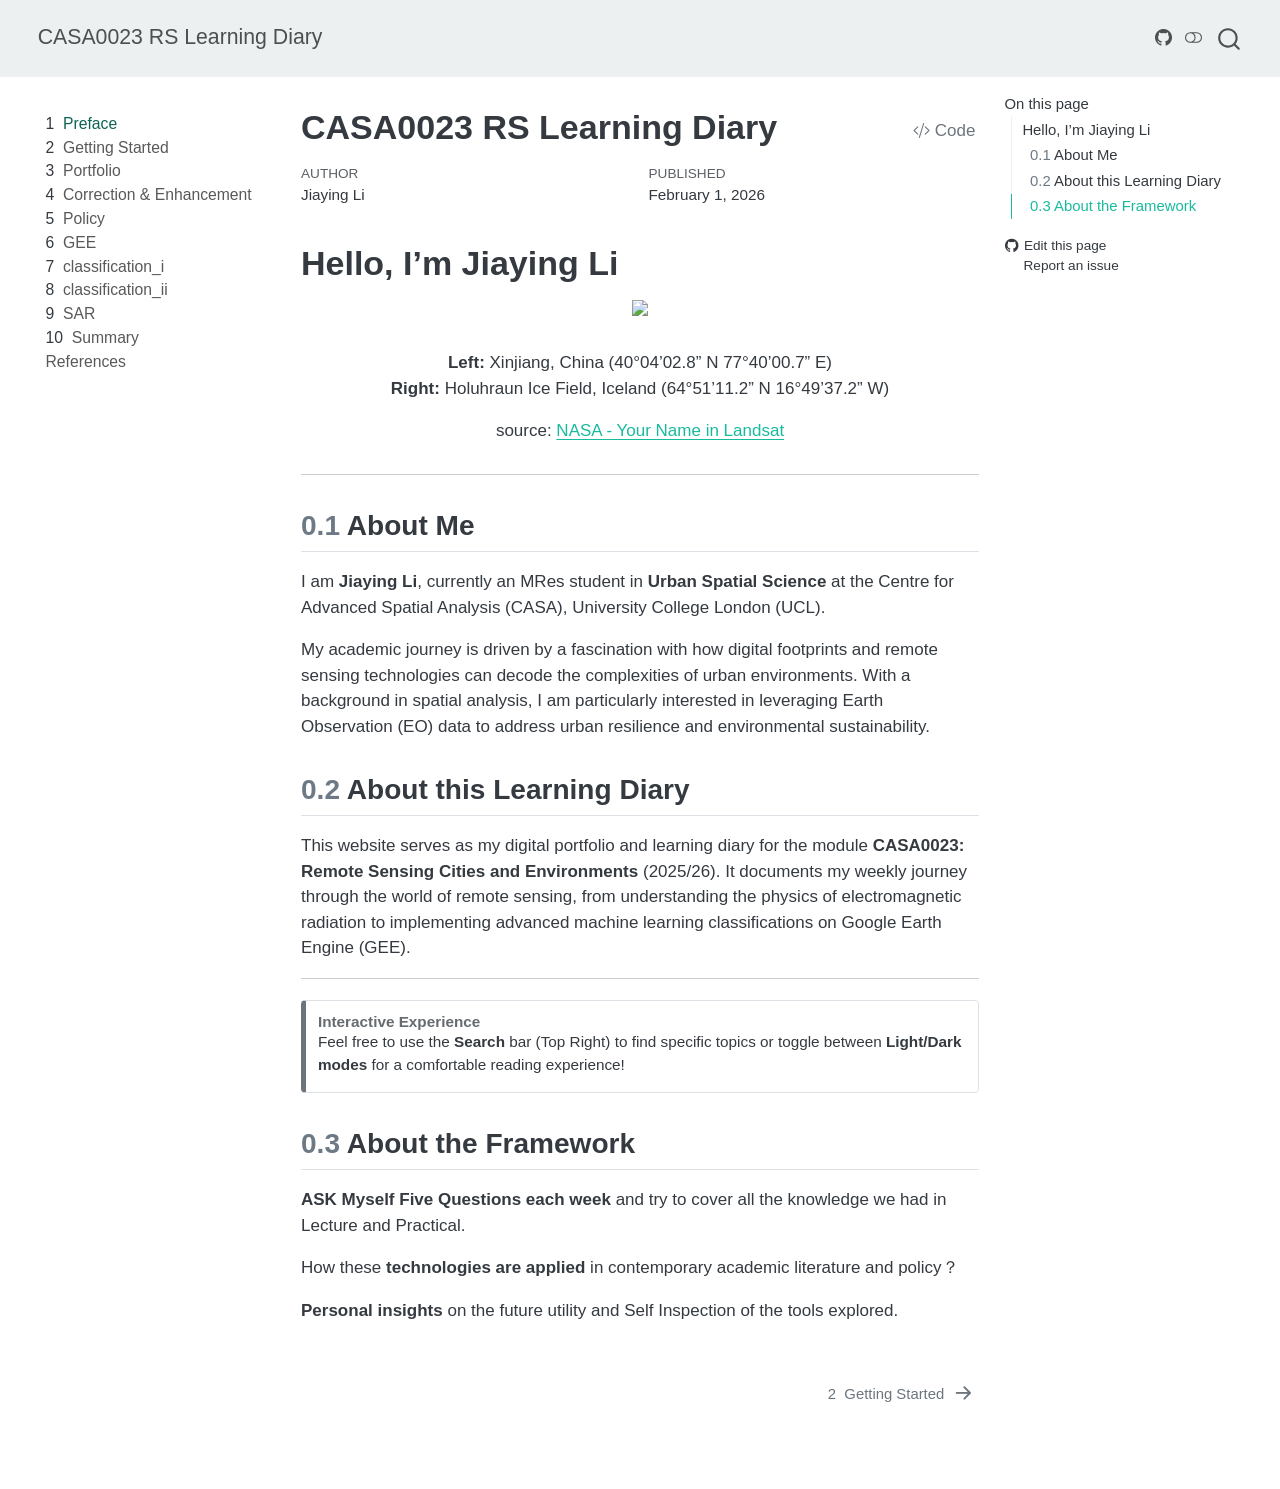
==== commit 604a5563: "FINAL" ====
--- a/docs/index.html
+++ b/docs/index.html
@@ -126,7 +126,7 @@
     </a>
   </div>
         <div class="quarto-navbar-tools tools-end">
-    <a href="https://jiaying-ice.github.io/Jiaying-2026-portfolio/" title="Source Code" class="quarto-navigation-tool px-1" aria-label="Source Code"><i class="bi bi-git"></i></a>
+    <a href="https://github.com/jiaying-ice/Jiaying-2026-portfolio" title="Source Code" class="quarto-navigation-tool px-1" aria-label="Source Code"><i class="bi bi-github"></i></a>
   <a href="" class="quarto-color-scheme-toggle quarto-navigation-tool  px-1" onclick="window.quartoToggleColorScheme(); return false;" title="Toggle dark mode"><i class="bi"></i></a>
 </div>
           <div id="quarto-search" class="" title="Search"></div>
@@ -170,7 +170,7 @@
         <li class="sidebar-item">
   <div class="sidebar-item-container"> 
   <a href="./corrections.html" class="sidebar-item-text sidebar-link">
- <span class="menu-text"><span class="chapter-number">4</span>&nbsp; <span class="chapter-title">Correction</span></span></a>
+ <span class="menu-text"><span class="chapter-number">4</span>&nbsp; <span class="chapter-title">Correction &amp; Enhancement</span></span></a>
   </div>
 </li>
         <li class="sidebar-item">
@@ -199,26 +199,14 @@
 </li>
         <li class="sidebar-item">
   <div class="sidebar-item-container"> 
-  <a href="./temperature.html" class="sidebar-item-text sidebar-link">
- <span class="menu-text"><span class="chapter-number">9</span>&nbsp; <span class="chapter-title">Temperature</span></span></a>
-  </div>
-</li>
-        <li class="sidebar-item">
-  <div class="sidebar-item-container"> 
   <a href="./sar.html" class="sidebar-item-text sidebar-link">
- <span class="menu-text"><span class="chapter-number">10</span>&nbsp; <span class="chapter-title">sar</span></span></a>
-  </div>
-</li>
-        <li class="sidebar-item">
-  <div class="sidebar-item-container"> 
-  <a href="./resources.html" class="sidebar-item-text sidebar-link">
- <span class="menu-text"><span class="chapter-number">11</span>&nbsp; <span class="chapter-title">resources</span></span></a>
+ <span class="menu-text"><span class="chapter-number">9</span>&nbsp; <span class="chapter-title">SAR</span></span></a>
   </div>
 </li>
         <li class="sidebar-item">
   <div class="sidebar-item-container"> 
   <a href="./summary.html" class="sidebar-item-text sidebar-link">
- <span class="menu-text"><span class="chapter-number">12</span>&nbsp; <span class="chapter-title">Summary</span></span></a>
+ <span class="menu-text"><span class="chapter-number">10</span>&nbsp; <span class="chapter-title">Summary</span></span></a>
   </div>
 </li>
         <li class="sidebar-item">
@@ -244,7 +232,7 @@
   <li><a href="#about-the-framework" id="toc-about-the-framework" class="nav-link" data-scroll-target="#about-the-framework"><span class="header-section-number">0.3</span> About the Framework</a></li>
   </ul></li>
   </ul>
-<div class="toc-actions"><ul><li><a href="https://jiaying-ice.github.io/Jiaying-2026-portfolio/edit/master/index.qmd" class="toc-action"><i class="bi bi-git"></i>Edit this page</a></li><li><a href="https://jiaying-ice.github.io/Jiaying-2026-portfolio/issues/new" class="toc-action"><i class="bi empty"></i>Report an issue</a></li></ul></div></nav>
+<div class="toc-actions"><ul><li><a href="https://github.com/jiaying-ice/Jiaying-2026-portfolio/edit/master/index.qmd" class="toc-action"><i class="bi bi-github"></i>Edit this page</a></li><li><a href="https://github.com/jiaying-ice/Jiaying-2026-portfolio/issues/new" class="toc-action"><i class="bi empty"></i>Report an issue</a></li></ul></div></nav>
     </div>
 <!-- main -->
 <main class="content" id="quarto-document-content">
@@ -948,56 +936,53 @@
 <span id="cb1-2"><a href="#cb1-2" aria-hidden="true" tabindex="-1"></a><span class="an">title:</span><span class="co"> "Preface"</span></span>
 <span id="cb1-3"><a href="#cb1-3" aria-hidden="true" tabindex="-1"></a><span class="co">---</span></span>
 <span id="cb1-4"><a href="#cb1-4" aria-hidden="true" tabindex="-1"></a></span>
-<span id="cb1-5"><a href="#cb1-5" aria-hidden="true" tabindex="-1"></a></span>
-<span id="cb1-6"><a href="#cb1-6" aria-hidden="true" tabindex="-1"></a><span class="fu"># Hello, I'm Jiaying Li {.unnumbered}</span></span>
-<span id="cb1-7"><a href="#cb1-7" aria-hidden="true" tabindex="-1"></a></span>
-<span id="cb1-8"><a href="#cb1-8" aria-hidden="true" tabindex="-1"></a>::: {style="text-align: center; margin-bottom: 30px;"}</span>
-<span id="cb1-9"><a href="#cb1-9" aria-hidden="true" tabindex="-1"></a><span class="al">![](images/Location.png)</span>{fig-align="center" width="70%"}</span>
-<span id="cb1-10"><a href="#cb1-10" aria-hidden="true" tabindex="-1"></a></span>
-<span id="cb1-11"><a href="#cb1-11" aria-hidden="true" tabindex="-1"></a>**Left:** Xinjiang, China (40°04'02.8" N 77°40'00.7" E)\</span>
-<span id="cb1-12"><a href="#cb1-12" aria-hidden="true" tabindex="-1"></a>**Right:** Holuhraun Ice Field, Iceland (64°51'11.2" N 16°49'37.2" W)</span>
-<span id="cb1-13"><a href="#cb1-13" aria-hidden="true" tabindex="-1"></a></span>
-<span id="cb1-14"><a href="#cb1-14" aria-hidden="true" tabindex="-1"></a>&lt;p style="font-size: 0.8em; color: gray;"&gt;</span>
-<span id="cb1-15"><a href="#cb1-15" aria-hidden="true" tabindex="-1"></a></span>
-<span id="cb1-16"><a href="#cb1-16" aria-hidden="true" tabindex="-1"></a>source: <span class="co">[</span><span class="ot">NASA - Your Name in Landsat</span><span class="co">](https://science.nasa.gov/mission/landsat/outreach/your-name-in-landsat/)</span></span>
-<span id="cb1-17"><a href="#cb1-17" aria-hidden="true" tabindex="-1"></a></span>
-<span id="cb1-18"><a href="#cb1-18" aria-hidden="true" tabindex="-1"></a>&lt;/p&gt;</span>
-<span id="cb1-19"><a href="#cb1-19" aria-hidden="true" tabindex="-1"></a>:::</span>
-<span id="cb1-20"><a href="#cb1-20" aria-hidden="true" tabindex="-1"></a></span>
+<span id="cb1-5"><a href="#cb1-5" aria-hidden="true" tabindex="-1"></a><span class="fu"># Hello, I'm Jiaying Li {.unnumbered}</span></span>
+<span id="cb1-6"><a href="#cb1-6" aria-hidden="true" tabindex="-1"></a></span>
+<span id="cb1-7"><a href="#cb1-7" aria-hidden="true" tabindex="-1"></a>::: {style="text-align: center; margin-bottom: 30px;"}</span>
+<span id="cb1-8"><a href="#cb1-8" aria-hidden="true" tabindex="-1"></a><span class="al">![](images/Location.png)</span>{fig-align="center" width="70%"}</span>
+<span id="cb1-9"><a href="#cb1-9" aria-hidden="true" tabindex="-1"></a></span>
+<span id="cb1-10"><a href="#cb1-10" aria-hidden="true" tabindex="-1"></a>**Left:** Xinjiang, China (40°04'02.8" N 77°40'00.7" E)\</span>
+<span id="cb1-11"><a href="#cb1-11" aria-hidden="true" tabindex="-1"></a>**Right:** Holuhraun Ice Field, Iceland (64°51'11.2" N 16°49'37.2" W)</span>
+<span id="cb1-12"><a href="#cb1-12" aria-hidden="true" tabindex="-1"></a></span>
+<span id="cb1-13"><a href="#cb1-13" aria-hidden="true" tabindex="-1"></a>&lt;p style="font-size: 0.8em; color: gray;"&gt;</span>
+<span id="cb1-14"><a href="#cb1-14" aria-hidden="true" tabindex="-1"></a></span>
+<span id="cb1-15"><a href="#cb1-15" aria-hidden="true" tabindex="-1"></a>source: <span class="co">[</span><span class="ot">NASA - Your Name in Landsat</span><span class="co">](https://science.nasa.gov/mission/landsat/outreach/your-name-in-landsat/)</span></span>
+<span id="cb1-16"><a href="#cb1-16" aria-hidden="true" tabindex="-1"></a></span>
+<span id="cb1-17"><a href="#cb1-17" aria-hidden="true" tabindex="-1"></a>&lt;/p&gt;</span>
+<span id="cb1-18"><a href="#cb1-18" aria-hidden="true" tabindex="-1"></a>:::</span>
+<span id="cb1-19"><a href="#cb1-19" aria-hidden="true" tabindex="-1"></a></span>
+<span id="cb1-20"><a href="#cb1-20" aria-hidden="true" tabindex="-1"></a>------------------------------------------------------------------------</span>
 <span id="cb1-21"><a href="#cb1-21" aria-hidden="true" tabindex="-1"></a></span>
-<span id="cb1-22"><a href="#cb1-22" aria-hidden="true" tabindex="-1"></a>------------------------------------------------------------------------</span>
+<span id="cb1-22"><a href="#cb1-22" aria-hidden="true" tabindex="-1"></a><span class="fu">## About Me</span></span>
 <span id="cb1-23"><a href="#cb1-23" aria-hidden="true" tabindex="-1"></a></span>
-<span id="cb1-24"><a href="#cb1-24" aria-hidden="true" tabindex="-1"></a><span class="fu">## About Me</span></span>
+<span id="cb1-24"><a href="#cb1-24" aria-hidden="true" tabindex="-1"></a>I am **Jiaying Li**, currently an MRes student in **Urban Spatial Science** at the Centre for Advanced Spatial Analysis (CASA), University College London (UCL).</span>
 <span id="cb1-25"><a href="#cb1-25" aria-hidden="true" tabindex="-1"></a></span>
-<span id="cb1-26"><a href="#cb1-26" aria-hidden="true" tabindex="-1"></a>I am **Jiaying Li**, currently an MRes student in **Urban Spatial Science** at the Centre for Advanced Spatial Analysis (CASA), University College London (UCL).</span>
+<span id="cb1-26"><a href="#cb1-26" aria-hidden="true" tabindex="-1"></a>My academic journey is driven by a fascination with how digital footprints and remote sensing technologies can decode the complexities of urban environments. With a background in spatial analysis, I am particularly interested in leveraging Earth Observation (EO) data to address urban resilience and environmental sustainability.</span>
 <span id="cb1-27"><a href="#cb1-27" aria-hidden="true" tabindex="-1"></a></span>
-<span id="cb1-28"><a href="#cb1-28" aria-hidden="true" tabindex="-1"></a>My academic journey is driven by a fascination with how digital footprints and remote sensing technologies can decode the complexities of urban environments. With a background in spatial analysis, I am particularly interested in leveraging Earth Observation (EO) data to address urban resilience and environmental sustainability.</span>
+<span id="cb1-28"><a href="#cb1-28" aria-hidden="true" tabindex="-1"></a><span class="fu">## About this Learning Diary</span></span>
 <span id="cb1-29"><a href="#cb1-29" aria-hidden="true" tabindex="-1"></a></span>
-<span id="cb1-30"><a href="#cb1-30" aria-hidden="true" tabindex="-1"></a><span class="fu">## About this Learning Diary</span></span>
+<span id="cb1-30"><a href="#cb1-30" aria-hidden="true" tabindex="-1"></a>This website serves as my digital portfolio and learning diary for the module **CASA0023: Remote Sensing Cities and Environments** (2025/26). It documents my weekly journey through the world of remote sensing, from understanding the physics of electromagnetic radiation to implementing advanced machine learning classifications on Google Earth Engine (GEE).</span>
 <span id="cb1-31"><a href="#cb1-31" aria-hidden="true" tabindex="-1"></a></span>
-<span id="cb1-32"><a href="#cb1-32" aria-hidden="true" tabindex="-1"></a>This website serves as my digital portfolio and learning diary for the module **CASA0023: Remote Sensing Cities and Environments** (2025/26). It documents my weekly journey through the world of remote sensing, from understanding the physics of electromagnetic radiation to implementing advanced machine learning classifications on Google Earth Engine (GEE).</span>
+<span id="cb1-32"><a href="#cb1-32" aria-hidden="true" tabindex="-1"></a>------------------------------------------------------------------------</span>
 <span id="cb1-33"><a href="#cb1-33" aria-hidden="true" tabindex="-1"></a></span>
-<span id="cb1-34"><a href="#cb1-34" aria-hidden="true" tabindex="-1"></a></span>
-<span id="cb1-35"><a href="#cb1-35" aria-hidden="true" tabindex="-1"></a>------------------------------------------------------------------------</span>
+<span id="cb1-34"><a href="#cb1-34" aria-hidden="true" tabindex="-1"></a>::: callout</span>
+<span id="cb1-35"><a href="#cb1-35" aria-hidden="true" tabindex="-1"></a><span class="fu">## Interactive Experience</span></span>
 <span id="cb1-36"><a href="#cb1-36" aria-hidden="true" tabindex="-1"></a></span>
-<span id="cb1-37"><a href="#cb1-37" aria-hidden="true" tabindex="-1"></a>::: callout</span>
-<span id="cb1-38"><a href="#cb1-38" aria-hidden="true" tabindex="-1"></a><span class="fu">## Interactive Experience</span></span>
+<span id="cb1-37"><a href="#cb1-37" aria-hidden="true" tabindex="-1"></a>Feel free to use the **Search** bar (Top Right) to find specific topics or toggle between **Light/Dark modes** for a comfortable reading experience!</span>
+<span id="cb1-38"><a href="#cb1-38" aria-hidden="true" tabindex="-1"></a>:::</span>
 <span id="cb1-39"><a href="#cb1-39" aria-hidden="true" tabindex="-1"></a></span>
-<span id="cb1-40"><a href="#cb1-40" aria-hidden="true" tabindex="-1"></a>Feel free to use the **Search** bar (Top Right) to find specific topics or toggle between **Light/Dark modes** for a comfortable reading experience!</span>
-<span id="cb1-41"><a href="#cb1-41" aria-hidden="true" tabindex="-1"></a>:::</span>
-<span id="cb1-42"><a href="#cb1-42" aria-hidden="true" tabindex="-1"></a></span>
+<span id="cb1-40"><a href="#cb1-40" aria-hidden="true" tabindex="-1"></a><span class="fu">## About the Framework</span></span>
+<span id="cb1-41"><a href="#cb1-41" aria-hidden="true" tabindex="-1"></a></span>
+<span id="cb1-42"><a href="#cb1-42" aria-hidden="true" tabindex="-1"></a>**ASK Myself Five Questions each week** and try to cover all the knowledge we had in Lecture and Practical.</span>
 <span id="cb1-43"><a href="#cb1-43" aria-hidden="true" tabindex="-1"></a></span>
-<span id="cb1-44"><a href="#cb1-44" aria-hidden="true" tabindex="-1"></a><span class="fu">## About the Framework</span></span>
-<span id="cb1-45"><a href="#cb1-45" aria-hidden="true" tabindex="-1"></a>**ASK Myself Five Questions each week** and try to cover all the knowledge we had in Lecture and Practical.  </span>
-<span id="cb1-46"><a href="#cb1-46" aria-hidden="true" tabindex="-1"></a></span>
-<span id="cb1-47"><a href="#cb1-47" aria-hidden="true" tabindex="-1"></a>How these **technologies are applied** in contemporary academic literature and policy？</span>
-<span id="cb1-48"><a href="#cb1-48" aria-hidden="true" tabindex="-1"></a></span>
-<span id="cb1-49"><a href="#cb1-49" aria-hidden="true" tabindex="-1"></a>**Personal insights** on the future utility and Self Inspection of the tools explored.</span></code><button title="Copy to Clipboard" class="code-copy-button"><i class="bi"></i></button></pre></div>
+<span id="cb1-44"><a href="#cb1-44" aria-hidden="true" tabindex="-1"></a>How these **technologies are applied** in contemporary academic literature and policy？</span>
+<span id="cb1-45"><a href="#cb1-45" aria-hidden="true" tabindex="-1"></a></span>
+<span id="cb1-46"><a href="#cb1-46" aria-hidden="true" tabindex="-1"></a>**Personal insights** on the future utility and Self Inspection of the tools explored.</span></code><button title="Copy to Clipboard" class="code-copy-button"><i class="bi"></i></button></pre></div>
 </div></div></div></div></div>
 </div> <!-- /content -->
 
 
 
 
-<footer class="footer"><div class="nav-footer"><div class="nav-footer-center"><div class="toc-actions d-sm-block d-md-none"><ul><li><a href="https://jiaying-ice.github.io/Jiaying-2026-portfolio/edit/master/index.qmd" class="toc-action"><i class="bi bi-git"></i>Edit this page</a></li><li><a href="https://jiaying-ice.github.io/Jiaying-2026-portfolio/issues/new" class="toc-action"><i class="bi empty"></i>Report an issue</a></li></ul></div></div></div></footer><script src="site_libs/quarto-html/zenscroll-min.js"></script>
+<footer class="footer"><div class="nav-footer"><div class="nav-footer-center"><div class="toc-actions d-sm-block d-md-none"><ul><li><a href="https://github.com/jiaying-ice/Jiaying-2026-portfolio/edit/master/index.qmd" class="toc-action"><i class="bi bi-github"></i>Edit this page</a></li><li><a href="https://github.com/jiaying-ice/Jiaying-2026-portfolio/issues/new" class="toc-action"><i class="bi empty"></i>Report an issue</a></li></ul></div></div></div></footer><script src="site_libs/quarto-html/zenscroll-min.js"></script>
 </body></html>
